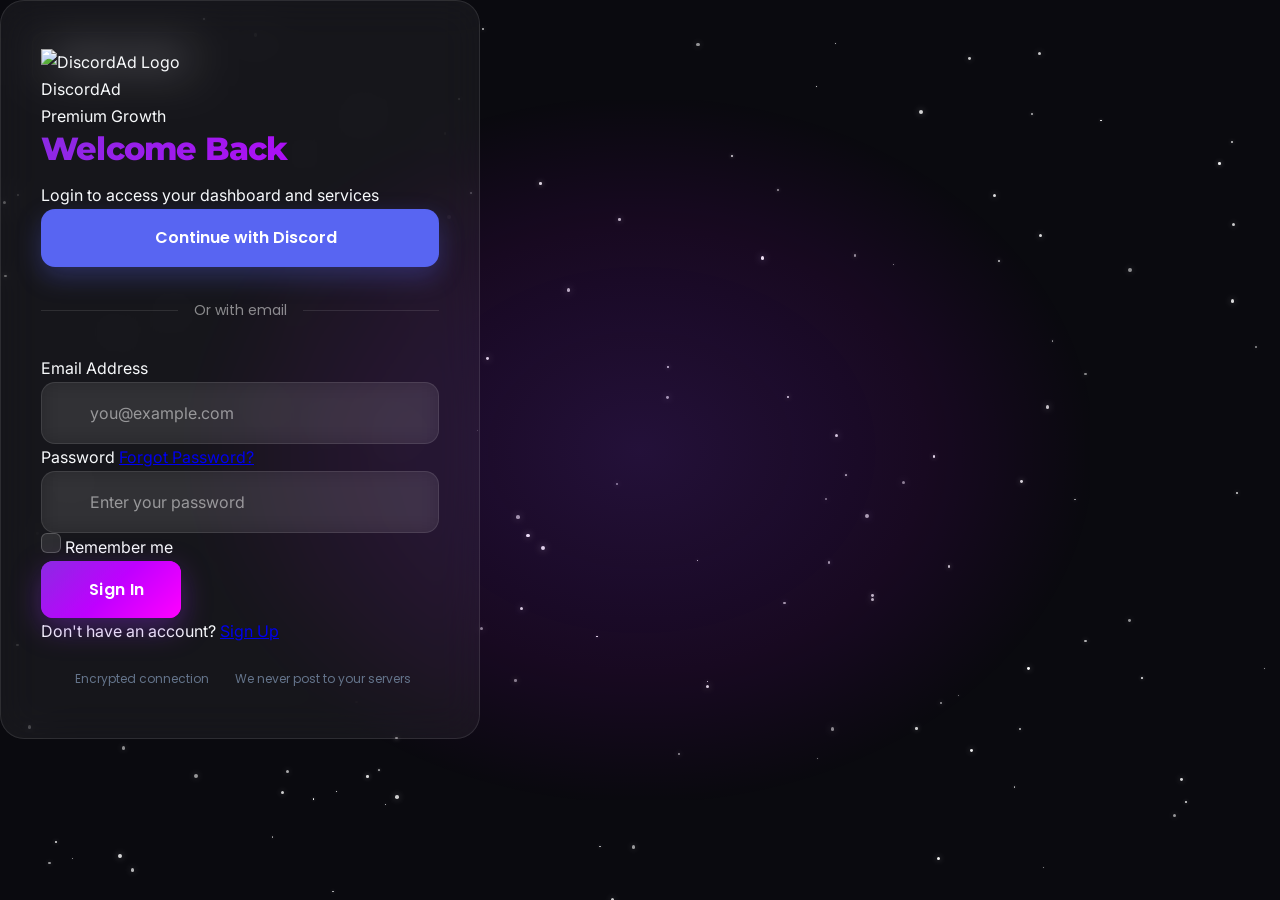
==== login/index.html @ 7ec20dc2 "Add files via upload" ====
<!DOCTYPE html><html lang="en" class="scroll-smooth"><head>
    <!-- Character Encoding & Viewport -->
    <meta charset="utf-8">
    <meta name="robots" content="noindex, follow">
    <meta name="viewport" content="width=device-width, initial-scale=1.0, maximum-scale=5.0">
    <meta http-equiv="X-UA-Compatible" content="IE=edge">
    
    <!-- Primary Meta Tags for Maximum SEO -->
    <title>Login | DiscordAd - Premium Discord Growth Services</title>
    <meta name="description" content="Login to your DiscordAd account to access premium Discord growth services. Buy real members, server boosts, and Nitro with instant delivery.">
    <meta name="keywords" content="discord login, discordad account, discord growth services, buy discord members, server boosts, discord nitro">
    <meta name="author" content="DiscordAd - Discord Growth Experts">
    
    <!-- Canonical URL & Alternate URLs -->
    <link rel="canonical" href="https://discordad.com/login">
    <link rel="alternate" hreflang="x-default" href="https://discordad.com/login">
    <link rel="alternate" hreflang="en" href="https://discordad.com/login">
    
    <!-- Open Graph / Social Media Meta Tags -->
    <meta property="og:title" content="Login | DiscordAd - Premium Discord Growth Services">
    <meta property="og:description" content="Login to your DiscordAd account to access premium Discord growth services. Buy real members, server boosts, and Nitro with instant delivery.">
    <meta property="og:url" content="https://discordad.com/login">
    <meta property="og:type" content="website">
    <meta property="og:image" content="images/social-preview.gif">
    <meta property="og:image:width" content="1200">
    <meta property="og:image:height" content="630">
    <meta property="og:image:alt" content="DiscordAd Login">
    <meta property="og:site_name" content="DiscordAd">
    <meta property="og:locale" content="en_US">
    
    <!-- Twitter Card -->
    <meta name="twitter:card" content="summary_large_image">

    <meta name="twitter:site" content="@discordad_">
    <meta name="twitter:creator" content="@discordad_">

    <meta name="twitter:title" content="Login | DiscordAd - Premium Discord Growth">
    <meta name="twitter:description" content="Login to your DiscordAd account to access premium Discord growth services.">
    <meta name="twitter:image" content="images/social-preview.gif">
    <meta name="twitter:image:alt" content="DiscordAd Login">
    
    <!-- Favicon & App Icons -->
    <link rel="apple-touch-icon" sizes="180x180" href="images/apple-touch-icon.png">
    <link rel="icon" type="image/png" sizes="32x32" href="images/favicon-32x32.png">
    <link rel="icon" type="image/png" sizes="192x192" href="images/android-chrome-192x192.png">
    <link rel="icon" type="image/png" sizes="512x512" href="images/android-chrome-512x512.png">
    <link rel="shortcut icon" href="images/favicon.ico">
    <link rel="icon" type="image/png" sizes="16x16" href="images/favicon-16x16.png">
    <link rel="manifest" href="site.webmanifest">
    <meta name="theme-color" content="#8a2be2">
    <meta name="msapplication-TileColor" content="#8a2be2">
    
    <!-- Google Fonts -->
    <link href="https://fonts.googleapis.com/css2?family=Poppins:wght@300;400;500;600;700;800&amp;family=Montserrat:wght@700;800;900&amp;family=Inter:wght@400;500;600;700&amp;display=swap" rel="stylesheet">
    <link rel="stylesheet" href="css/all.min.css">
    
    <!-- Tailwind CSS -->
    <link rel="stylesheet" href="css/tw.css">
    
    <!-- Custom CSS -->
    <style>
        :root {
            --primary: #8a2be2;
            --primary-dark: #5b21b6;
            --accent: #ff00ff;
            --accent-light: #ff66ff;
            --neon-blue: #00ffff;
            --neon-purple: #bf00ff;
            --neon-green: #00ff9d;
            --dark: #0a0a0f;
            --darker: #050508;
            --light: #f8fafc;
            --gradient-purple: linear-gradient(135deg, #8a2be2 0%, #5b21b6 50%, #7c3aed 100%);
            --gradient-neon: linear-gradient(135deg, #8a2be2 0%, #bf00ff 50%, #ff00ff 100%);
            --gradient-rainbow: linear-gradient(135deg, #8a2be2 0%, #ff00ff 25%, #00ffff 50%, #00ff9d 75%, #8a2be2 100%);
        }
        
        * {
            margin: 0;
            padding: 0;
            box-sizing: border-box;
        }
        
        html {
            scroll-behavior: smooth;
            -webkit-text-size-adjust: 100%;
            background: var(--dark);
        }
        
        body {
            font-family: 'Inter', -apple-system, BlinkMacSystemFont, 'Segoe UI', sans-serif;
            background: transparent;
            color: var(--light);
            overflow-x: hidden;
            line-height: 1.7;
            position: relative;
            min-height: 100vh;
        }
        
        /* Space background stars ONLY */
        /* Fixed starfield backdrop. There was no rule for the container at all,
           only for its .star children, so the stars were laid out against the
           document instead of sitting behind the page. */
        #space-background {
            position: fixed;
            inset: 0;
            width: 100%;
            height: 100%;
            z-index: -1;
            overflow: hidden;
            pointer-events: none;
        }

        #space-background .star {
            position: absolute;
            border-radius: 50%;
            animation: star-twinkle 3s ease-in-out infinite alternate;
            box-shadow: 0 0 3px rgba(255, 255, 255, 0.5);
        }

        @keyframes star-twinkle {
            0% { 
                opacity: 0.3;
                transform: scale(1);
                box-shadow: 0 0 3px rgba(255, 255, 255, 0.3);
            }
            50% { 
                opacity: 0.7;
                box-shadow: 0 0 6px rgba(255, 255, 255, 0.6);
            }
            100% { 
                opacity: 1;
                transform: scale(1.1);
                box-shadow: 0 0 10px rgba(255, 255, 255, 0.8);
            }
        }
        
        
        /* Custom Container */
        .container {
            width: 100%;
            max-width: 1280px;
            margin: 0 auto;
            padding: 0 1.5rem;
        }
        
        /* Typography */
        h1, h2, h3, h4, h5, h6 {
            font-family: 'Montserrat', sans-serif;
            font-weight: 800;
            line-height: 1.1;
            margin-bottom: 1rem;
            letter-spacing: -0.025em;
        }
        
        .gradient-text {
            background: var(--gradient-neon);
            -webkit-background-clip: text;
            background-clip: text;
            color: transparent;
            background-size: 200% auto;
            animation: gradient-x 3s ease infinite;
        }
        
        /* Buttons */
        .btn {
            display: inline-flex;
            align-items: center;
            justify-content: center;
            gap: 0.75rem;
            padding: 1rem 2.25rem;
            border-radius: 12px;
            font-family: 'Poppins', sans-serif;
            font-weight: 600;
            font-size: 1rem;
            text-decoration: none;
            transition: all 0.4s cubic-bezier(0.4, 0, 0.2, 1);
            border: none;
            cursor: pointer;
            position: relative;
            overflow: hidden;
            z-index: 1;
            letter-spacing: 0.025em;
        }
        
        .btn::before {
            content: '';
            position: absolute;
            top: 0;
            left: 0;
            width: 100%;
            height: 100%;
            background: inherit;
            z-index: -1;
            transition: transform 0.4s cubic-bezier(0.4, 0, 0.2, 1);
        }
        
        .btn:hover {
            transform: translateY(-3px) scale(1.05);
            box-shadow: 0 20px 40px rgba(138, 43, 226, 0.6);
        }
        
        .btn-primary {
            background: var(--gradient-neon);
            color: white;
            box-shadow: 0 10px 30px rgba(138, 43, 226, 0.4);
        }
        
        .btn-secondary {
            background: transparent;
            color: #e2e8f0;
            border: 2px solid rgba(138, 43, 226, 0.5);
            backdrop-filter: blur(10px);
        }
        
        .btn-secondary:hover {
            background: rgba(138, 43, 226, 0.1);
            border-color: var(--primary);
        }
        
        /* Cards */
        .card {
            background: rgba(255, 255, 255, 0.05);
            backdrop-filter: blur(20px);
            border-radius: 24px;
            border: 1px solid rgba(255, 255, 255, 0.1);
            padding: 3rem 2.5rem;
            transition: all 0.4s cubic-bezier(0.4, 0, 0.2, 1);
            position: relative;
            overflow: hidden;
            width: 100%;
            max-width: 480px;
            z-index: 10;
        }
        
        .card::before {
            content: '';
            position: absolute;
            top: 0;
            left: 0;
            width: 100%;
            height: 100%;
            background: linear-gradient(135deg, rgba(138, 43, 226, 0.1), rgba(255, 0, 255, 0.05));
            z-index: -1;
            opacity: 0;
            transition: opacity 0.4s ease;
        }
        
        .card:hover {
            border-color: rgba(138, 43, 226, 0.3);
            box-shadow: 0 20px 40px rgba(0, 0, 0, 0.2), 0 0 60px rgba(138, 43, 226, 0.2);
            animation: none;
        }
        
        .card:hover::before {
            opacity: 1;
        }
        
        /* Form Inputs */
        .form-input {
            width: 100%;
            padding: 1.25rem 1.5rem;
            background: rgba(255, 255, 255, 0.07);
            border: 1.5px solid rgba(255, 255, 255, 0.1);
            border-radius: 14px;
            color: white;
            font-family: 'Inter', sans-serif;
            font-size: 1rem;
            transition: all 0.3s ease;
            backdrop-filter: blur(10px);
        }
        
        .form-input:focus {
            outline: none;
            border-color: rgba(138, 43, 226, 0.5);
            box-shadow: 0 0 0 3px rgba(138, 43, 226, 0.1), 0 0 20px rgba(138, 43, 226, 0.2);
            background: rgba(255, 255, 255, 0.1);
        }
        
        .form-input::placeholder {
            color: rgba(255, 255, 255, 0.5);
        }
        
        /* Checkbox */
        .form-checkbox {
            -webkit-appearance: none;
            appearance: none;
            flex-shrink: 0;
            width: 20px;
            height: 20px;
            border-radius: 6px;
            background: rgba(255, 255, 255, 0.1);
            border: 1.5px solid rgba(255, 255, 255, 0.2);
            transition: all 0.3s ease;
            cursor: pointer;
            position: relative;
        }
        
        .form-checkbox:checked {
            background: var(--gradient-neon);
            border-color: transparent;
        }
        
        .form-checkbox:checked::after {
            content: '\2713';
            position: absolute;
            top: 50%;
            left: 50%;
            transform: translate(-50%, -50%);
            color: white;
            font-size: 12px;
            font-weight: bold;
        }
        
        /* Divider */
        .divider {
            display: flex;
            align-items: center;
            text-align: center;
            margin: 2rem 0;
        }
        
        .divider::before,
        .divider::after {
            content: '';
            flex: 1;
            border-bottom: 1px solid rgba(255, 255, 255, 0.1);
        }
        
        .divider span {
            padding: 0 1rem;
            color: rgba(255, 255, 255, 0.5);
            font-size: 0.875rem;
            font-family: 'Poppins', sans-serif;
        }
        
        /* Flash Messages */
        .flash-message {
            position: fixed;
            top: 1.5rem;
            right: 1.5rem;
            z-index: 1001;
            padding: 1rem 1.5rem;
            border-radius: 12px;
            display: flex;
            align-items: center;
            gap: 0.75rem;
            animation: slide-in 0.5s ease-out;
            backdrop-filter: blur(20px);
            border: 1px solid rgba(255, 255, 255, 0.1);
            max-width: 400px;
            box-shadow: 0 10px 30px rgba(0, 0, 0, 0.2);
        }
        
        .flash-error {
            background: rgba(239, 68, 68, 0.15);
            border-color: rgba(239, 68, 68, 0.3);
            color: #fecaca;
        }
        
        .flash-success {
            background: rgba(16, 185, 129, 0.15);
            border-color: rgba(16, 185, 129, 0.3);
            color: #a7f3d0;
        }
        
        /* Back Button */
        .back-btn {
            position: absolute;
            top: 2rem;
            left: 2rem;
            display: flex;
            align-items: center;
            gap: 0.5rem;
            padding: 0.75rem 1.5rem;
            background: rgba(255, 255, 255, 0.05);
            border: 1px solid rgba(255, 255, 255, 0.1);
            border-radius: 12px;
            color: rgba(255, 255, 255, 0.8);
            font-family: 'Poppins', sans-serif;
            font-weight: 500;
            text-decoration: none;
            transition: all 0.3s ease;
            backdrop-filter: blur(10px);
            z-index: 10;
        }
        
        .back-btn:hover {
            background: rgba(138, 43, 226, 0.1);
            border-color: rgba(138, 43, 226, 0.3);
            color: white;
            transform: translateX(-3px);
            box-shadow: 0 10px 20px rgba(0, 0, 0, 0.2);
        }
        
        /* Animations */
        @keyframes slide-in {
            0% {
                transform: translateX(100%);
                opacity: 0;
            }
            100% {
                transform: translateX(0);
                opacity: 1;
            }
        }
        
        /* Custom Scrollbar */
        ::-webkit-scrollbar {
            width: 12px;
        }
        
        ::-webkit-scrollbar-track {
            background: var(--darker);
        }
        
        ::-webkit-scrollbar-thumb {
            background: var(--gradient-neon);
            border-radius: 6px;
        }
        
        ::-webkit-scrollbar-thumb:hover {
            background: var(--gradient-rainbow);
        }
        
        /* Responsive */
        @media (max-width: 768px) {
            .container {
                padding: 0 1rem;
            }
            
            .card {
                padding: 2rem 1.5rem;
                margin: 0 1rem;
            }
            
            .back-btn {
                top: 1rem;
                left: 1rem;
                padding: 0.5rem 1rem;
            }
        }

        /* ---- Auth polish (shared across the auth pages) ---- */

        /* Soft purple bloom behind the card */
        .auth-glow {
            position: fixed;
            top: 50%;
            left: 50%;
            transform: translate(-50%, -50%);
            width: min(900px, 120vw);
            height: min(700px, 90vh);
            background: radial-gradient(ellipse at center,
                rgba(138, 43, 226, 0.20) 0%,
                rgba(191, 0, 255, 0.08) 45%,
                transparent 72%);
            pointer-events: none;
            z-index: -1;
        }

        /* Visible keyboard focus everywhere */
        a:focus-visible,
        button:focus-visible,
        input:focus-visible,
        .btn:focus-visible {
            outline: 2px solid var(--neon-purple);
            outline-offset: 3px;
        }

        /* Input with a leading icon + optional trailing action */
        .field {
            position: relative;
        }

        .field .field-icon {
            position: absolute;
            left: 1.15rem;
            top: 50%;
            transform: translateY(-50%);
            color: #64748b;
            pointer-events: none;
            transition: color 0.25s ease;
            font-size: 0.95rem;
        }

        .field .form-input {
            padding-left: 3rem;
        }

        .field .form-input:focus ~ .field-icon {
            color: #a78bfa;
        }

        .field-toggle {
            position: absolute;
            right: 0.6rem;
            top: 50%;
            transform: translateY(-50%);
            width: 2.25rem;
            height: 2.25rem;
            display: flex;
            align-items: center;
            justify-content: center;
            background: transparent;
            border: none;
            border-radius: 8px;
            color: #64748b;
            cursor: pointer;
            transition: color 0.25s ease, background 0.25s ease;
        }

        .field-toggle:hover {
            color: #e2e8f0;
            background: rgba(255, 255, 255, 0.06);
        }

        .field .form-input[type="password"],
        .field .form-input.has-toggle {
            padding-right: 3.25rem;
        }

        /* Password strength meter (signup / reset) */
        .pw-meter {
            display: flex;
            gap: 0.35rem;
            margin-top: 0.6rem;
        }

        .pw-meter span {
            flex: 1;
            height: 4px;
            border-radius: 2px;
            background: rgba(255, 255, 255, 0.1);
            transition: background 0.3s ease;
        }

        .pw-meter.s1 span:nth-child(1) { background: #ef4444; }
        .pw-meter.s2 span:nth-child(-n+2) { background: #f59e0b; }
        .pw-meter.s3 span:nth-child(-n+3) { background: #10b981; }
        .pw-meter.s4 span { background: #10b981; }

        .pw-hint {
            margin-top: 0.4rem;
            font-size: 0.75rem;
            color: #64748b;
            font-family: 'Poppins', sans-serif;
            min-height: 1rem;
        }

        /* Submit button loading state */
        .btn-spinner {
            display: none;
            width: 18px;
            height: 18px;
            border: 2px solid rgba(255, 255, 255, 0.35);
            border-top-color: white;
            border-radius: 50%;
            animation: auth-spin 0.7s linear infinite;
        }

        @keyframes auth-spin {
            to { transform: rotate(360deg); }
        }

        .btn.loading {
            opacity: 0.85;
            pointer-events: none;
        }

        .btn.loading .btn-spinner { display: inline-block; }
        .btn.loading .btn-label-icon { display: none; }

        /* Trust strip under the card */
        .auth-trust {
            display: flex;
            flex-wrap: wrap;
            align-items: center;
            justify-content: center;
            gap: 0.4rem 1.25rem;
            margin-top: 1.5rem;
            color: #64748b;
            font-size: 0.75rem;
            font-family: 'Poppins', sans-serif;
        }

        .auth-trust span {
            display: inline-flex;
            align-items: center;
            gap: 0.4rem;
        }

        .auth-trust i { color: #a78bfa; }

        /* Flash toasts fade out rather than vanish */
        .flash-message {
            transition: opacity 0.4s ease, transform 0.4s ease;
        }

        .flash-message.dismissed {
            opacity: 0;
            transform: translateX(24px);
        }

        @media (max-width: 640px) {
            .flash-message {
                left: 1rem;
                right: 1rem;
                max-width: none;
            }
        }

        @media (prefers-reduced-motion: reduce) {
            *,
            *::before,
            *::after {
                animation-duration: 0.001ms !important;
                animation-iteration-count: 1 !important;
                transition-duration: 0.001ms !important;
                scroll-behavior: auto !important;
            }
        }


        /* Discord OAuth button (leads the auth cards) */
        .discord-btn {
            display: flex;
            align-items: center;
            justify-content: center;
            gap: 0.75rem;
            width: 100%;
            padding: 0.9rem 1.25rem;
            margin-bottom: 0.25rem;
            border-radius: 14px;
            background: #5865F2;
            color: #fff;
            font-family: 'Poppins', sans-serif;
            font-weight: 600;
            font-size: 1rem;
            text-decoration: none;
            border: 1px solid rgba(88, 101, 242, 0.6);
            box-shadow: 0 10px 26px rgba(88, 101, 242, 0.3);
            transition: background 0.25s ease, transform 0.25s ease, box-shadow 0.25s ease;
        }

        .discord-btn:hover {
            background: #4752C4;
            transform: translateY(-2px);
            box-shadow: 0 16px 34px rgba(88, 101, 242, 0.42);
        }

        .discord-btn:active {
            transform: translateY(0);
        }

    </style>
</head>
<body class="font-sans">
    <!-- Background Elements -->
    <div id="space-background"><div class="star" style="width: 3.02256px; height: 3.02256px; left: 47.303%; top: 30.8594%; animation-duration: 2.34782s; animation-delay: 0.794852s; background-color: rgba(255, 255, 255, 0.82); border-radius: 50%; position: absolute; box-shadow: rgba(255, 255, 255, 0.408) 0px 0px 6.04511px;"></div><div class="star" style="width: 2.16841px; height: 2.16841px; left: 5.01161%; top: 22.5878%; animation-duration: 3.23253s; animation-delay: 0.880815s; background-color: rgba(255, 255, 255, 0.592); border-radius: 50%; position: absolute; box-shadow: rgba(255, 255, 255, 0.294) 0px 0px 4.33683px;"></div><div class="star" style="width: 2.12108px; height: 2.12108px; left: 77.6303%; top: 90.8561%; animation-duration: 1.64358s; animation-delay: 0.732901s; background-color: rgba(255, 255, 255, 0.74); border-radius: 50%; position: absolute; box-shadow: rgba(255, 255, 255, 0.373) 0px 0px 4.24217px;"></div><div class="star" style="width: 2.22751px; height: 2.22751px; left: 58.7887%; top: 51.9831%; animation-duration: 2.81524s; animation-delay: 0.983993s; background-color: rgba(255, 255, 255, 0.937); border-radius: 50%; position: absolute; box-shadow: rgba(255, 255, 255, 0.47) 0px 0px 4.45502px;"></div><div class="star" style="width: 1.81336px; height: 1.81336px; left: 88.2519%; top: 31.9235%; animation-duration: 3.43162s; animation-delay: 1.95211s; background-color: rgba(255, 255, 255, 0.61); border-radius: 50%; position: absolute; box-shadow: rgba(255, 255, 255, 0.306) 0px 0px 3.62672px;"></div><div class="star" style="width: 2.41764px; height: 2.41764px; left: 52.9496%; top: 41.344%; animation-duration: 2.10047s; animation-delay: 1.33904s; background-color: rgba(255, 255, 255, 0.682); border-radius: 50%; position: absolute; box-shadow: rgba(255, 255, 255, 0.34) 0px 0px 4.83527px;"></div><div class="star" style="width: 3.60679px; height: 3.60679px; left: 39.4989%; top: 87.4084%; animation-duration: 2.47865s; animation-delay: 1.68049s; background-color: rgba(255, 255, 255, 0.84); border-radius: 50%; position: absolute; box-shadow: rgba(255, 255, 255, 0.42) 0px 0px 7.21358px;"></div><div class="star" style="width: 3.07833px; height: 3.07833px; left: 57.5445%; top: 3.55334%; animation-duration: 2.992s; animation-delay: 0.509491s; background-color: rgba(255, 255, 255, 0.58); border-radius: 50%; position: absolute; box-shadow: rgba(255, 255, 255, 0.29) 0px 0px 6.15667px;"></div><div class="star" style="width: 2.22789px; height: 2.22789px; left: 43.6445%; top: 91.7743%; animation-duration: 1.57173s; animation-delay: 1.68026s; background-color: rgba(255, 255, 255, 0.53); border-radius: 50%; position: absolute; box-shadow: rgba(255, 255, 255, 0.267) 0px 0px 4.45578px;"></div><div class="star" style="width: 3.2667px; height: 3.2667px; left: 15.364%; top: 76.3833%; animation-duration: 3.24245s; animation-delay: 1.284s; background-color: rgba(255, 255, 255, 0.608); border-radius: 50%; position: absolute; box-shadow: rgba(255, 255, 255, 0.306) 0px 0px 6.53341px;"></div><div class="star" style="width: 1.08379px; height: 1.08379px; left: 29.5503%; top: 53.5646%; animation-duration: 2.2845s; animation-delay: 0.190195s; background-color: rgba(255, 255, 255, 0.992); border-radius: 50%; position: absolute; box-shadow: rgba(255, 255, 255, 0.498) 0px 0px 2.16757px;"></div><div class="star" style="width: 3.27045px; height: 3.27045px; left: 47.802%; top: 98.3578%; animation-duration: 3.76222s; animation-delay: 1.05946s; background-color: rgba(255, 255, 255, 0.85); border-radius: 50%; position: absolute; box-shadow: rgba(255, 255, 255, 0.427) 0px 0px 6.54089px;"></div><div class="star" style="width: 2.30268px; height: 2.30268px; left: 84.8254%; top: 33.5814%; animation-duration: 3.69085s; animation-delay: 1.65351s; background-color: rgba(255, 255, 255, 0.94); border-radius: 50%; position: absolute; box-shadow: rgba(255, 255, 255, 0.47) 0px 0px 4.60536px;"></div><div class="star" style="width: 3.78588px; height: 3.78588px; left: 61.4209%; top: 30.3718%; animation-duration: 3.80525s; animation-delay: 1.20435s; background-color: rgba(255, 255, 255, 0.91); border-radius: 50%; position: absolute; box-shadow: rgba(255, 255, 255, 0.455) 0px 0px 7.57176px;"></div><div class="star" style="width: 2.35039px; height: 2.35039px; left: 51.4423%; top: 86.8266%; animation-duration: 1.76894s; animation-delay: 1.33397s; background-color: rgba(255, 255, 255, 0.867); border-radius: 50%; position: absolute; box-shadow: rgba(255, 255, 255, 0.435) 0px 0px 4.70079px;"></div><div class="star" style="width: 1.69406px; height: 1.69406px; left: 31.965%; top: 28.0265%; animation-duration: 2.10975s; animation-delay: 0.189068s; background-color: rgba(255, 255, 255, 0.525); border-radius: 50%; position: absolute; box-shadow: rgba(255, 255, 255, 0.263) 0px 0px 3.38811px;"></div><div class="star" style="width: 3.12327px; height: 3.12327px; left: 99.515%; top: 9.22296%; animation-duration: 2.20921s; animation-delay: 1.49407s; background-color: rgba(255, 255, 255, 0.62); border-radius: 50%; position: absolute; box-shadow: rgba(255, 255, 255, 0.31) 0px 0px 6.24654px;"></div><div class="star" style="width: 3.17519px; height: 3.17519px; left: 91.5349%; top: 71.4064%; animation-duration: 1.91946s; animation-delay: 0.12105s; background-color: rgba(255, 255, 255, 0.72); border-radius: 50%; position: absolute; box-shadow: rgba(255, 255, 255, 0.36) 0px 0px 6.35038px;"></div><div class="star" style="width: 2.00998px; height: 2.00998px; left: 75.0076%; top: 23.5038%; animation-duration: 3.53051s; animation-delay: 0.325709s; background-color: rgba(255, 255, 255, 0.66); border-radius: 50%; position: absolute; box-shadow: rgba(255, 255, 255, 0.33) 0px 0px 4.01997px;"></div><div class="star" style="width: 2.16877px; height: 2.16877px; left: 1.66881%; top: 53.931%; animation-duration: 3.80825s; animation-delay: 0.67804s; background-color: rgba(255, 255, 255, 0.7); border-radius: 50%; position: absolute; box-shadow: rgba(255, 255, 255, 0.35) 0px 0px 4.33754px;"></div><div class="star" style="width: 2.25942px; height: 2.25942px; left: 69.9271%; top: 54.0424%; animation-duration: 1.51562s; animation-delay: 1.26537s; background-color: rgba(255, 255, 255, 0.95); border-radius: 50%; position: absolute; box-shadow: rgba(255, 255, 255, 0.475) 0px 0px 4.51885px;"></div><div class="star" style="width: 3.41282px; height: 3.41282px; left: 38.6812%; top: 51.4278%; animation-duration: 3.33929s; animation-delay: 1.15532s; background-color: rgba(255, 255, 255, 0.945); border-radius: 50%; position: absolute; box-shadow: rgba(255, 255, 255, 0.47) 0px 0px 6.82563px;"></div><div class="star" style="width: 2.91805px; height: 2.91805px; left: 63.5025%; top: 60.1322%; animation-duration: 3.80159s; animation-delay: 1.90676s; background-color: rgba(255, 255, 255, 0.62); border-radius: 50%; position: absolute; box-shadow: rgba(255, 255, 255, 0.31) 0px 0px 5.8361px;"></div><div class="star" style="width: 2.72891px; height: 2.72891px; left: 37.0096%; top: 4.56866%; animation-duration: 2.98855s; animation-delay: 1.47614s; background-color: rgba(255, 255, 255, 0.706); border-radius: 50%; position: absolute; box-shadow: rgba(255, 255, 255, 0.353) 0px 0px 5.45782px;"></div><div class="star" style="width: 3.82812px; height: 3.82812px; left: 79.3321%; top: 62.6759%; animation-duration: 1.17388s; animation-delay: 1.44892s; background-color: rgb(255, 255, 255); border-radius: 50%; position: absolute; box-shadow: rgba(255, 255, 255, 0.498) 0px 0px 7.65624px;"></div><div class="star" style="width: 1.92754px; height: 1.92754px; left: 40.6987%; top: 30.1106%; animation-duration: 1.68776s; animation-delay: 0.232608s; background-color: rgba(255, 255, 255, 0.53); border-radius: 50%; position: absolute; box-shadow: rgba(255, 255, 255, 0.267) 0px 0px 3.85509px;"></div><div class="star" style="width: 2.73266px; height: 2.73266px; left: 16.569%; top: 68.8459%; animation-duration: 3.8103s; animation-delay: 1.19915s; background-color: rgba(255, 255, 255, 0.94); border-radius: 50%; position: absolute; box-shadow: rgba(255, 255, 255, 0.47) 0px 0px 5.46533px;"></div><div class="star" style="width: 2.42602px; height: 2.42602px; left: 88.8209%; top: 77.7612%; animation-duration: 1.09099s; animation-delay: 1.57726s; background-color: rgba(255, 255, 255, 0.54); border-radius: 50%; position: absolute; box-shadow: rgba(255, 255, 255, 0.27) 0px 0px 4.85205px;"></div><div class="star" style="width: 3.37531px; height: 3.37531px; left: 85.8879%; top: 66.7775%; animation-duration: 1.09649s; animation-delay: 1.08856s; background-color: rgba(255, 255, 255, 0.533); border-radius: 50%; position: absolute; box-shadow: rgba(255, 255, 255, 0.267) 0px 0px 6.75062px;"></div><div class="star" style="width: 1.58214px; height: 1.58214px; left: 74.3184%; top: 19.3803%; animation-duration: 2.52964s; animation-delay: 0.112289s; background-color: rgba(255, 255, 255, 0.784); border-radius: 50%; position: absolute; box-shadow: rgba(255, 255, 255, 0.392) 0px 0px 3.16429px;"></div><div class="star" style="width: 1.73111px; height: 1.73111px; left: 73.0782%; top: 90.9928%; animation-duration: 1.26319s; animation-delay: 0.461243s; background-color: rgba(255, 255, 255, 0.886); border-radius: 50%; position: absolute; box-shadow: rgba(255, 255, 255, 0.443) 0px 0px 3.46222px;"></div><div class="star" style="width: 1.42198px; height: 1.42198px; left: 96.8358%; top: 94.3088%; animation-duration: 3.95678s; animation-delay: 1.89901s; background-color: rgba(255, 255, 255, 0.88); border-radius: 50%; position: absolute; box-shadow: rgba(255, 255, 255, 0.44) 0px 0px 2.84396px;"></div><div class="star" style="width: 1.18253px; height: 1.18253px; left: 65.0035%; top: 23.3368%; animation-duration: 3.6978s; animation-delay: 0.514047s; background-color: rgba(255, 255, 255, 0.957); border-radius: 50%; position: absolute; box-shadow: rgba(255, 255, 255, 0.48) 0px 0px 2.36507px;"></div><div class="star" style="width: 3.84525px; height: 3.84525px; left: 3.87737%; top: 15.158%; animation-duration: 3.01667s; animation-delay: 0.143464s; background-color: rgba(255, 255, 255, 0.996); border-radius: 50%; position: absolute; box-shadow: rgba(255, 255, 255, 0.498) 0px 0px 7.69051px;"></div><div class="star" style="width: 1.53871px; height: 1.53871px; left: 16.1785%; top: 5.36452%; animation-duration: 1.77841s; animation-delay: 1.07199s; background-color: rgba(255, 255, 255, 0.894); border-radius: 50%; position: absolute; box-shadow: rgba(255, 255, 255, 0.447) 0px 0px 3.07741px;"></div><div class="star" style="width: 2.37298px; height: 2.37298px; left: 12.0646%; top: 34.3732%; animation-duration: 3.16934s; animation-delay: 1.90111s; background-color: rgba(255, 255, 255, 0.682); border-radius: 50%; position: absolute; box-shadow: rgba(255, 255, 255, 0.34) 0px 0px 4.74596px;"></div><div class="star" style="width: 2.6663px; height: 2.6663px; left: 63.7632%; top: 41.4378%; animation-duration: 2.02427s; animation-delay: 1.83843s; background-color: rgba(255, 255, 255, 0.733); border-radius: 50%; position: absolute; box-shadow: rgba(255, 255, 255, 0.37) 0px 0px 5.33261px;"></div><div class="star" style="width: 1.46081px; height: 1.46081px; left: 86.5211%; top: 2.85669%; animation-duration: 1.65449s; animation-delay: 0.866584s; background-color: rgba(255, 255, 255, 0.816); border-radius: 50%; position: absolute; box-shadow: rgba(255, 255, 255, 0.408) 0px 0px 2.92162px;"></div><div class="star" style="width: 3.50138px; height: 3.50138px; left: 36.6689%; top: 7.40075%; animation-duration: 2.73125s; animation-delay: 0.98105s; background-color: rgb(255, 255, 255); border-radius: 50%; position: absolute; box-shadow: rgba(255, 255, 255, 0.498) 0px 0px 7.00276px;"></div><div class="star" style="width: 2.89245px; height: 2.89245px; left: 0.133258%; top: 33.3489%; animation-duration: 3.33044s; animation-delay: 0.409799s; background-color: rgba(255, 255, 255, 0.933); border-radius: 50%; position: absolute; box-shadow: rgba(255, 255, 255, 0.467) 0px 0px 5.7849px;"></div><div class="star" style="width: 1.50879px; height: 1.50879px; left: 56.3388%; top: 35.1322%; animation-duration: 1.73745s; animation-delay: 0.00366765s; background-color: rgba(255, 255, 255, 0.796); border-radius: 50%; position: absolute; box-shadow: rgba(255, 255, 255, 0.4) 0px 0px 3.01758px;"></div><div class="star" style="width: 3.52496px; height: 3.52496px; left: 23.7153%; top: 98.2204%; animation-duration: 2.06518s; animation-delay: 0.156781s; background-color: rgba(255, 255, 255, 0.886); border-radius: 50%; position: absolute; box-shadow: rgba(255, 255, 255, 0.443) 0px 0px 7.04991px;"></div><div class="star" style="width: 1.30611px; height: 1.30611px; left: 58.159%; top: 97.8981%; animation-duration: 3.08066s; animation-delay: 0.0532633s; background-color: rgba(255, 255, 255, 0.663); border-radius: 50%; position: absolute; box-shadow: rgba(255, 255, 255, 0.333) 0px 0px 2.61223px;"></div><div class="star" style="width: 3.57745px; height: 3.57745px; left: 90.2557%; top: 70.0268%; animation-duration: 3.22009s; animation-delay: 1.58512s; background-color: rgba(255, 255, 255, 0.86); border-radius: 50%; position: absolute; box-shadow: rgba(255, 255, 255, 0.427) 0px 0px 7.1549px;"></div><div class="star" style="width: 3.10881px; height: 3.10881px; left: 24.1002%; top: 80.436%; animation-duration: 2.0064s; animation-delay: 1.3294s; background-color: rgba(255, 255, 255, 0.976); border-radius: 50%; position: absolute; box-shadow: rgba(255, 255, 255, 0.486) 0px 0px 6.21762px;"></div><div class="star" style="width: 2.76189px; height: 2.76189px; left: 65.3499%; top: 61.1164%; animation-duration: 2.80603s; animation-delay: 1.28042s; background-color: rgba(255, 255, 255, 0.647); border-radius: 50%; position: absolute; box-shadow: rgba(255, 255, 255, 0.32) 0px 0px 5.52377px;"></div><div class="star" style="width: 3.78234px; height: 3.78234px; left: 15.3533%; top: 28.501%; animation-duration: 1.05973s; animation-delay: 1.38191s; background-color: rgba(255, 255, 255, 0.773); border-radius: 50%; position: absolute; box-shadow: rgba(255, 255, 255, 0.384) 0px 0px 7.56468px;"></div><div class="star" style="width: 1.51728px; height: 1.51728px; left: 29.3717%; top: 95.6923%; animation-duration: 1.5783s; animation-delay: 0.023189s; background-color: rgba(255, 255, 255, 0.66); border-radius: 50%; position: absolute; box-shadow: rgba(255, 255, 255, 0.33) 0px 0px 3.03456px;"></div><div class="star" style="width: 3.94688px; height: 3.94688px; left: 38.4007%; top: 98.9873%; animation-duration: 1.79598s; animation-delay: 0.78618s; background-color: rgba(255, 255, 255, 0.627); border-radius: 50%; position: absolute; box-shadow: rgba(255, 255, 255, 0.314) 0px 0px 7.89376px;"></div><div class="star" style="width: 1.45235px; height: 1.45235px; left: 39.9884%; top: 55.4572%; animation-duration: 2.86793s; animation-delay: 0.0367943s; background-color: rgba(255, 255, 255, 0.96); border-radius: 50%; position: absolute; box-shadow: rgba(255, 255, 255, 0.482) 0px 0px 2.90469px;"></div><div class="star" style="width: 2.538px; height: 2.538px; left: 5.76856%; top: 62.7844%; animation-duration: 3.25219s; animation-delay: 1.24697s; background-color: rgba(255, 255, 255, 0.624); border-radius: 50%; position: absolute; box-shadow: rgba(255, 255, 255, 0.31) 0px 0px 5.076px;"></div><div class="star" style="width: 3.00706px; height: 3.00706px; left: 18.4334%; top: 1.54081%; animation-duration: 2.35274s; animation-delay: 1.52667s; background-color: rgba(255, 255, 255, 0.624); border-radius: 50%; position: absolute; box-shadow: rgba(255, 255, 255, 0.31) 0px 0px 6.01412px;"></div><div class="star" style="width: 1.77489px; height: 1.77489px; left: 91.3767%; top: 66.9016%; animation-duration: 2.8871s; animation-delay: 0.757144s; background-color: rgba(255, 255, 255, 0.663); border-radius: 50%; position: absolute; box-shadow: rgba(255, 255, 255, 0.33) 0px 0px 3.54979px;"></div><div class="star" style="width: 1.50854px; height: 1.50854px; left: 0.0105953%; top: 20.1651%; animation-duration: 1.08282s; animation-delay: 1.3963s; background-color: rgba(255, 255, 255, 0.627); border-radius: 50%; position: absolute; box-shadow: rgba(255, 255, 255, 0.314) 0px 0px 3.01707px;"></div><div class="star" style="width: 1.42138px; height: 1.42138px; left: 41.4021%; top: 55.6108%; animation-duration: 2.77108s; animation-delay: 1.14342s; background-color: rgba(255, 255, 255, 0.757); border-radius: 50%; position: absolute; box-shadow: rgba(255, 255, 255, 0.376) 0px 0px 2.84277px;"></div><div class="star" style="width: 3.038px; height: 3.038px; left: 6.18328%; top: 97.2107%; animation-duration: 3.93305s; animation-delay: 0.576044s; background-color: rgba(255, 255, 255, 0.808); border-radius: 50%; position: absolute; box-shadow: rgba(255, 255, 255, 0.404) 0px 0px 6.07599px;"></div><div class="star" style="width: 2.58591px; height: 2.58591px; left: 98.3664%; top: 4.22298%; animation-duration: 1.83291s; animation-delay: 0.479903s; background-color: rgba(255, 255, 255, 0.835); border-radius: 50%; position: absolute; box-shadow: rgba(255, 255, 255, 0.42) 0px 0px 5.17183px;"></div><div class="star" style="width: 2.68654px; height: 2.68654px; left: 15.0737%; top: 38.7345%; animation-duration: 2.15785s; animation-delay: 0.964282s; background-color: rgba(255, 255, 255, 0.667); border-radius: 50%; position: absolute; box-shadow: rgba(255, 255, 255, 0.333) 0px 0px 5.37309px;"></div><div class="star" style="width: 1.03965px; height: 1.03965px; left: 4.38988%; top: 67.6073%; animation-duration: 2.24979s; animation-delay: 0.9949s; background-color: rgba(255, 255, 255, 0.976); border-radius: 50%; position: absolute; box-shadow: rgba(255, 255, 255, 0.49) 0px 0px 2.07929px;"></div><div class="star" style="width: 1.20707px; height: 1.20707px; left: 68.2956%; top: 28.808%; animation-duration: 3.01999s; animation-delay: 1.31773s; background-color: rgba(255, 255, 255, 0.6); border-radius: 50%; position: absolute; box-shadow: rgba(255, 255, 255, 0.3) 0px 0px 2.41415px;"></div><div class="star" style="width: 1.13734px; height: 1.13734px; left: 1.68622%; top: 27.1158%; animation-duration: 3.64006s; animation-delay: 1.74494s; background-color: rgba(255, 255, 255, 0.73); border-radius: 50%; position: absolute; box-shadow: rgba(255, 255, 255, 0.365) 0px 0px 2.27467px;"></div><div class="star" style="width: 1.25302px; height: 1.25302px; left: 69.478%; top: 96.761%; animation-duration: 1.51021s; animation-delay: 1.89364s; background-color: rgba(255, 255, 255, 0.773); border-radius: 50%; position: absolute; box-shadow: rgba(255, 255, 255, 0.39) 0px 0px 2.50603px;"></div><div class="star" style="width: 3.95757px; height: 3.95757px; left: 87.2278%; top: 84.1011%; animation-duration: 3.04603s; animation-delay: 1.79437s; background-color: rgba(255, 255, 255, 0.83); border-radius: 50%; position: absolute; box-shadow: rgba(255, 255, 255, 0.416) 0px 0px 7.91514px;"></div><div class="star" style="width: 3.15034px; height: 3.15034px; left: 30.8041%; top: 33.5174%; animation-duration: 2.73872s; animation-delay: 0.19558s; background-color: rgba(255, 255, 255, 0.937); border-radius: 50%; position: absolute; box-shadow: rgba(255, 255, 255, 0.467) 0px 0px 6.30067px;"></div><div class="star" style="width: 1.70688px; height: 1.70688px; left: 56.2548%; top: 91.9645%; animation-duration: 1.48203s; animation-delay: 0.380148s; background-color: rgba(255, 255, 255, 0.72); border-radius: 50%; position: absolute; box-shadow: rgba(255, 255, 255, 0.36) 0px 0px 3.41376px;"></div><div class="star" style="width: 1.24743px; height: 1.24743px; left: 2.13488%; top: 53.9886%; animation-duration: 2.53218s; animation-delay: 0.0997941s; background-color: rgba(255, 255, 255, 0.996); border-radius: 50%; position: absolute; box-shadow: rgba(255, 255, 255, 0.498) 0px 0px 2.49486px;"></div><div class="star" style="width: 2.59732px; height: 2.59732px; left: 38.5284%; top: 28.0141%; animation-duration: 2.09877s; animation-delay: 0.72081s; background-color: rgba(255, 255, 255, 0.647); border-radius: 50%; position: absolute; box-shadow: rgba(255, 255, 255, 0.325) 0px 0px 5.19465px;"></div><div class="star" style="width: 1.66078px; height: 1.66078px; left: 85.2529%; top: 34.771%; animation-duration: 2.9961s; animation-delay: 1.01771s; background-color: rgba(255, 255, 255, 0.514); border-radius: 50%; position: absolute; box-shadow: rgba(255, 255, 255, 0.255) 0px 0px 3.32155px;"></div><div class="star" style="width: 2.70218px; height: 2.70218px; left: 37.7678%; top: 66.7387%; animation-duration: 3.09798s; animation-delay: 1.56508s; background-color: rgba(255, 255, 255, 0.914); border-radius: 50%; position: absolute; box-shadow: rgba(255, 255, 255, 0.455) 0px 0px 5.40435px;"></div><div class="star" style="width: 1.56236px; height: 1.56236px; left: 71.7751%; top: 31.9817%; animation-duration: 3.08286s; animation-delay: 0.205699s; background-color: rgba(255, 255, 255, 0.565); border-radius: 50%; position: absolute; box-shadow: rgba(255, 255, 255, 0.282) 0px 0px 3.12472px;"></div><div class="star" style="width: 2.85718px; height: 2.85718px; left: 41.9644%; top: 73.7622%; animation-duration: 3.05996s; animation-delay: 0.36164s; background-color: rgba(255, 255, 255, 0.73); border-radius: 50%; position: absolute; box-shadow: rgba(255, 255, 255, 0.365) 0px 0px 5.71436px;"></div><div class="star" style="width: 1.88269px; height: 1.88269px; left: 43.5717%; top: 48.5028%; animation-duration: 1.2059s; animation-delay: 0.179596s; background-color: rgba(255, 255, 255, 0.525); border-radius: 50%; position: absolute; box-shadow: rgba(255, 255, 255, 0.263) 0px 0px 3.76537px;"></div><div class="star" style="width: 2.80826px; height: 2.80826px; left: 81.6817%; top: 72.0506%; animation-duration: 2.93108s; animation-delay: 1.48752s; background-color: rgba(255, 255, 255, 0.682); border-radius: 50%; position: absolute; box-shadow: rgba(255, 255, 255, 0.34) 0px 0px 5.61652px;"></div><div class="star" style="width: 3.90257px; height: 3.90257px; left: 31.7365%; top: 23.0036%; animation-duration: 2.31658s; animation-delay: 1.19104s; background-color: rgba(255, 255, 255, 0.56); border-radius: 50%; position: absolute; box-shadow: rgba(255, 255, 255, 0.28) 0px 0px 7.80514px;"></div><div class="star" style="width: 3.78263px; height: 3.78263px; left: 30.2772%; top: 79.2501%; animation-duration: 3.55921s; animation-delay: 1.83329s; background-color: rgba(255, 255, 255, 0.765); border-radius: 50%; position: absolute; box-shadow: rgba(255, 255, 255, 0.384) 0px 0px 7.56526px;"></div><div class="star" style="width: 3.01938px; height: 3.01938px; left: 63.5797%; top: 5.45277%; animation-duration: 1.29592s; animation-delay: 0.799361s; background-color: rgba(255, 255, 255, 0.58); border-radius: 50%; position: absolute; box-shadow: rgba(255, 255, 255, 0.29) 0px 0px 6.03876px;"></div><div class="star" style="width: 3.18829px; height: 3.18829px; left: 50.952%; top: 82.0149%; animation-duration: 2.74633s; animation-delay: 0.705708s; background-color: rgba(255, 255, 255, 0.973); border-radius: 50%; position: absolute; box-shadow: rgba(255, 255, 255, 0.486) 0px 0px 6.37658px;"></div><div class="star" style="width: 2.88391px; height: 2.88391px; left: 52.7649%; top: 64.4817%; animation-duration: 3.36904s; animation-delay: 1.72181s; background-color: rgba(255, 255, 255, 0.61); border-radius: 50%; position: absolute; box-shadow: rgba(255, 255, 255, 0.306) 0px 0px 5.76782px;"></div><div class="star" style="width: 2.05569px; height: 2.05569px; left: 38.5118%; top: 28.1058%; animation-duration: 2.90332s; animation-delay: 0.914704s; background-color: rgba(255, 255, 255, 0.62); border-radius: 50%; position: absolute; box-shadow: rgba(255, 255, 255, 0.31) 0px 0px 4.11139px;"></div><div class="star" style="width: 3.34609px; height: 3.34609px; left: 3.97925%; top: 32.8611%; animation-duration: 3.76501s; animation-delay: 0.888054s; background-color: rgba(255, 255, 255, 0.753); border-radius: 50%; position: absolute; box-shadow: rgba(255, 255, 255, 0.376) 0px 0px 6.69217px;"></div><div class="star" style="width: 1.64897px; height: 1.64897px; left: 15.943%; top: 63.8922%; animation-duration: 2.88911s; animation-delay: 1.60264s; background-color: rgba(255, 255, 255, 0.875); border-radius: 50%; position: absolute; box-shadow: rgba(255, 255, 255, 0.435) 0px 0px 3.29794px;"></div><div class="star" style="width: 2.80312px; height: 2.80312px; left: 21.8956%; top: 25.5428%; animation-duration: 1.99849s; animation-delay: 0.00671168s; background-color: rgba(255, 255, 255, 0.824); border-radius: 50%; position: absolute; box-shadow: rgba(255, 255, 255, 0.41) 0px 0px 5.60624px;"></div><div class="star" style="width: 2.72712px; height: 2.72712px; left: 66.1607%; top: 55.8912%; animation-duration: 3.06374s; animation-delay: 0.794295s; background-color: rgba(255, 255, 255, 0.51); border-radius: 50%; position: absolute; box-shadow: rgba(255, 255, 255, 0.255) 0px 0px 5.45424px;"></div><div class="star" style="width: 3.70814px; height: 3.70814px; left: 9.11962%; top: 2.03658%; animation-duration: 1.81073s; animation-delay: 0.587659s; background-color: rgba(255, 255, 255, 0.667); border-radius: 50%; position: absolute; box-shadow: rgba(255, 255, 255, 0.333) 0px 0px 7.41627px;"></div><div class="star" style="width: 1.30156px; height: 1.30156px; left: 36.961%; top: 36.1795%; animation-duration: 3.63835s; animation-delay: 1.88498s; background-color: rgba(255, 255, 255, 0.718); border-radius: 50%; position: absolute; box-shadow: rgba(255, 255, 255, 0.357) 0px 0px 2.60312px;"></div><div class="star" style="width: 3.93882px; height: 3.93882px; left: 26.5604%; top: 55.4121%; animation-duration: 1.40958s; animation-delay: 1.26666s; background-color: rgba(255, 255, 255, 0.984); border-radius: 50%; position: absolute; box-shadow: rgba(255, 255, 255, 0.494) 0px 0px 7.87763px;"></div><div class="star" style="width: 3.74591px; height: 3.74591px; left: 58.978%; top: 67.6221%; animation-duration: 1.95158s; animation-delay: 0.18613s; background-color: rgba(255, 255, 255, 0.73); border-radius: 50%; position: absolute; box-shadow: rgba(255, 255, 255, 0.365) 0px 0px 7.49183px;"></div><div class="star" style="width: 2.33356px; height: 2.33356px; left: 23.4691%; top: 96.2562%; animation-duration: 3.90762s; animation-delay: 0.573249s; background-color: rgba(255, 255, 255, 0.698); border-radius: 50%; position: absolute; box-shadow: rgba(255, 255, 255, 0.35) 0px 0px 4.66712px;"></div><div class="star" style="width: 2.44346px; height: 2.44346px; left: 23.2813%; top: 61.9059%; animation-duration: 2.9856s; animation-delay: 0.996377s; background-color: rgba(255, 255, 255, 0.76); border-radius: 50%; position: absolute; box-shadow: rgba(255, 255, 255, 0.38) 0px 0px 4.88692px;"></div><div class="star" style="width: 1.23759px; height: 1.23759px; left: 88.6785%; top: 19.256%; animation-duration: 1.37781s; animation-delay: 1.17266s; background-color: rgba(255, 255, 255, 0.824); border-radius: 50%; position: absolute; box-shadow: rgba(255, 255, 255, 0.41) 0px 0px 2.47518px;"></div><div class="star" style="width: 3.27415px; height: 3.27415px; left: 29.483%; top: 2.17974%; animation-duration: 2.76702s; animation-delay: 0.037513s; background-color: rgba(255, 255, 255, 0.56); border-radius: 50%; position: absolute; box-shadow: rgba(255, 255, 255, 0.28) 0px 0px 6.5483px;"></div><div class="star" style="width: 1.04452px; height: 1.04452px; left: 31.0537%; top: 60.8891%; animation-duration: 1.10539s; animation-delay: 1.86046s; background-color: rgba(255, 255, 255, 0.706); border-radius: 50%; position: absolute; box-shadow: rgba(255, 255, 255, 0.353) 0px 0px 2.08904px;"></div><div class="star" style="width: 3.47947px; height: 3.47947px; left: 76.9705%; top: 52.8505%; animation-duration: 3.80487s; animation-delay: 0.846519s; background-color: rgba(255, 255, 255, 0.7); border-radius: 50%; position: absolute; box-shadow: rgba(255, 255, 255, 0.353) 0px 0px 6.95894px;"></div><div class="star" style="width: 2.60302px; height: 2.60302px; left: 28.5263%; top: 13.3724%; animation-duration: 2.66174s; animation-delay: 0.0875303s; background-color: rgba(255, 255, 255, 0.8); border-radius: 50%; position: absolute; box-shadow: rgba(255, 255, 255, 0.4) 0px 0px 5.20604px;"></div><div class="star" style="width: 1.26518px; height: 1.26518px; left: 54.8398%; top: 25.8601%; animation-duration: 2.30315s; animation-delay: 0.953117s; background-color: rgba(255, 255, 255, 0.796); border-radius: 50%; position: absolute; box-shadow: rgba(255, 255, 255, 0.4) 0px 0px 2.53037px;"></div><div class="star" style="width: 3.30783px; height: 3.30783px; left: 65.7886%; top: 60.6274%; animation-duration: 2.04585s; animation-delay: 1.82941s; background-color: rgba(255, 255, 255, 0.52); border-radius: 50%; position: absolute; box-shadow: rgba(255, 255, 255, 0.263) 0px 0px 6.61567px;"></div><div class="star" style="width: 1.89453px; height: 1.89453px; left: 56.8415%; top: 20.0075%; animation-duration: 1.71978s; animation-delay: 1.05417s; background-color: rgba(255, 255, 255, 0.714); border-radius: 50%; position: absolute; box-shadow: rgba(255, 255, 255, 0.357) 0px 0px 3.78906px;"></div><div class="star" style="width: 1.93204px; height: 1.93204px; left: 96.9553%; top: 1.13718%; animation-duration: 3.37038s; animation-delay: 0.0608546s; background-color: rgba(255, 255, 255, 0.706); border-radius: 50%; position: absolute; box-shadow: rgba(255, 255, 255, 0.353) 0px 0px 3.86409px;"></div><div class="star" style="width: 2.92485px; height: 2.92485px; left: 45.3739%; top: 59.681%; animation-duration: 2.36995s; animation-delay: 1.31737s; background-color: rgba(255, 255, 255, 0.686); border-radius: 50%; position: absolute; box-shadow: rgba(255, 255, 255, 0.345) 0px 0px 5.84971px;"></div><div class="star" style="width: 3.58694px; height: 3.58694px; left: 24.967%; top: 48.6409%; animation-duration: 1.02015s; animation-delay: 1.87747s; background-color: rgba(255, 255, 255, 0.74); border-radius: 50%; position: absolute; box-shadow: rgba(255, 255, 255, 0.37) 0px 0px 7.17389px;"></div><div class="star" style="width: 1.09947px; height: 1.09947px; left: 68.5126%; top: 30.9134%; animation-duration: 2.34991s; animation-delay: 1.99181s; background-color: rgba(255, 255, 255, 0.96); border-radius: 50%; position: absolute; box-shadow: rgba(255, 255, 255, 0.482) 0px 0px 2.19895px;"></div><div class="star" style="width: 3.4442px; height: 3.4442px; left: 24.3081%; top: 79.9265%; animation-duration: 1.73664s; animation-delay: 0.789129s; background-color: rgba(255, 255, 255, 0.725); border-radius: 50%; position: absolute; box-shadow: rgba(255, 255, 255, 0.365) 0px 0px 6.88839px;"></div><div class="star" style="width: 2.31766px; height: 2.31766px; left: 92.6568%; top: 38.8126%; animation-duration: 2.24376s; animation-delay: 1.72747s; background-color: rgba(255, 255, 255, 0.604); border-radius: 50%; position: absolute; box-shadow: rgba(255, 255, 255, 0.3) 0px 0px 4.63532px;"></div><div class="star" style="width: 2.11037px; height: 2.11037px; left: 19.5323%; top: 28.7862%; animation-duration: 1.78679s; animation-delay: 1.29726s; background-color: rgba(255, 255, 255, 0.85); border-radius: 50%; position: absolute; box-shadow: rgba(255, 255, 255, 0.427) 0px 0px 4.22073px;"></div><div class="star" style="width: 2.58593px; height: 2.58593px; left: 72.2377%; top: 77.8774%; animation-duration: 3.13314s; animation-delay: 0.12696s; background-color: rgba(255, 255, 255, 0.525); border-radius: 50%; position: absolute; box-shadow: rgba(255, 255, 255, 0.263) 0px 0px 5.17186px;"></div><div class="star" style="width: 1.33361px; height: 1.33361px; left: 52.5298%; top: 27.4407%; animation-duration: 1.98486s; animation-delay: 0.152364s; background-color: rgba(255, 255, 255, 0.725); border-radius: 50%; position: absolute; box-shadow: rgba(255, 255, 255, 0.365) 0px 0px 2.66722px;"></div><div class="star" style="width: 2.15028px; height: 2.15028px; left: 30.4233%; top: 44.3815%; animation-duration: 2.55039s; animation-delay: 0.160787s; background-color: rgba(255, 255, 255, 0.565); border-radius: 50%; position: absolute; box-shadow: rgba(255, 255, 255, 0.282) 0px 0px 4.30055px;"></div><div class="star" style="width: 3.72828px; height: 3.72828px; left: 15.6999%; top: 88.0979%; animation-duration: 1.89372s; animation-delay: 0.0454846s; background-color: rgba(255, 255, 255, 0.616); border-radius: 50%; position: absolute; box-shadow: rgba(255, 255, 255, 0.31) 0px 0px 7.45656px;"></div><div class="star" style="width: 1.68305px; height: 1.68305px; left: 76.3863%; top: 6.98633%; animation-duration: 1.40395s; animation-delay: 1.59383s; background-color: rgba(255, 255, 255, 0.745); border-radius: 50%; position: absolute; box-shadow: rgba(255, 255, 255, 0.373) 0px 0px 3.36611px;"></div><div class="star" style="width: 2.35248px; height: 2.35248px; left: 78.455%; top: 77.9789%; animation-duration: 1.86965s; animation-delay: 0.00650804s; background-color: rgba(255, 255, 255, 0.694); border-radius: 50%; position: absolute; box-shadow: rgba(255, 255, 255, 0.35) 0px 0px 4.70495px;"></div><div class="star" style="width: 1.52523px; height: 1.52523px; left: 88.1158%; top: 19.7371%; animation-duration: 3.13716s; animation-delay: 0.00182924s; background-color: rgba(255, 255, 255, 0.655); border-radius: 50%; position: absolute; box-shadow: rgba(255, 255, 255, 0.33) 0px 0px 3.05046px;"></div><div class="star" style="width: 1.53763px; height: 1.53763px; left: 29.3148%; top: 11.668%; animation-duration: 2.33364s; animation-delay: 0.325108s; background-color: rgba(255, 255, 255, 0.573); border-radius: 50%; position: absolute; box-shadow: rgba(255, 255, 255, 0.286) 0px 0px 3.07526px;"></div><div class="star" style="width: 3.79633px; height: 3.79633px; left: 60.265%; top: 82.0085%; animation-duration: 1.05984s; animation-delay: 1.05387s; background-color: rgba(255, 255, 255, 0.745); border-radius: 50%; position: absolute; box-shadow: rgba(255, 255, 255, 0.373) 0px 0px 7.59266px;"></div><div class="star" style="width: 1.94316px; height: 1.94316px; left: 20.1957%; top: 58.9573%; animation-duration: 2.39834s; animation-delay: 0.198633s; background-color: rgba(255, 255, 255, 0.79); border-radius: 50%; position: absolute; box-shadow: rgba(255, 255, 255, 0.396) 0px 0px 3.88632px;"></div><div class="star" style="width: 2.28769px; height: 2.28769px; left: 35.1544%; top: 9.60946%; animation-duration: 1.62186s; animation-delay: 1.76515s; background-color: rgba(255, 255, 255, 0.663); border-radius: 50%; position: absolute; box-shadow: rgba(255, 255, 255, 0.33) 0px 0px 4.57539px;"></div><div class="star" style="width: 2.72819px; height: 2.72819px; left: 31.351%; top: 16.0174%; animation-duration: 1.88687s; animation-delay: 1.71817s; background-color: rgba(255, 255, 255, 0.75); border-radius: 50%; position: absolute; box-shadow: rgba(255, 255, 255, 0.373) 0px 0px 5.45639px;"></div><div class="star" style="width: 1.22774px; height: 1.22774px; left: 80.2216%; top: 60.1705%; animation-duration: 3.73353s; animation-delay: 1.40428s; background-color: rgba(255, 255, 255, 0.643); border-radius: 50%; position: absolute; box-shadow: rgba(255, 255, 255, 0.32) 0px 0px 2.45549px;"></div><div class="star" style="width: 3.13406px; height: 3.13406px; left: 93.6539%; top: 29.9191%; animation-duration: 3.65905s; animation-delay: 0.222638s; background-color: rgba(255, 255, 255, 0.867); border-radius: 50%; position: absolute; box-shadow: rgba(255, 255, 255, 0.435) 0px 0px 6.26811px;"></div><div class="star" style="width: 3.76297px; height: 3.76297px; left: 19.3112%; top: 80.4937%; animation-duration: 1.77069s; animation-delay: 0.815529s; background-color: rgba(255, 255, 255, 0.67); border-radius: 50%; position: absolute; box-shadow: rgba(255, 255, 255, 0.333) 0px 0px 7.52594px;"></div><div class="star" style="width: 1.78952px; height: 1.78952px; left: 68.2336%; top: 0.759987%; animation-duration: 1.47687s; animation-delay: 0.673028s; background-color: rgba(255, 255, 255, 0.973); border-radius: 50%; position: absolute; box-shadow: rgba(255, 255, 255, 0.486) 0px 0px 3.57904px;"></div><div class="star" style="width: 2.62967px; height: 2.62967px; left: 2.16746%; top: 39.7899%; animation-duration: 3.21274s; animation-delay: 1.86809s; background-color: rgba(255, 255, 255, 0.72); border-radius: 50%; position: absolute; box-shadow: rgba(255, 255, 255, 0.36) 0px 0px 5.25933px;"></div><div class="star" style="width: 2.5653px; height: 2.5653px; left: 21.7114%; top: 39.2036%; animation-duration: 1.38646s; animation-delay: 0.681675s; background-color: rgba(255, 255, 255, 0.506); border-radius: 50%; position: absolute; box-shadow: rgba(255, 255, 255, 0.25) 0px 0px 5.13059px;"></div><div class="star" style="width: 1.9562px; height: 1.9562px; left: 9.17466%; top: 91.7533%; animation-duration: 3.53142s; animation-delay: 0.941562s; background-color: rgba(255, 255, 255, 0.64); border-radius: 50%; position: absolute; box-shadow: rgba(255, 255, 255, 0.32) 0px 0px 3.9124px;"></div><div class="star" style="width: 1.7224px; height: 1.7224px; left: 17.0255%; top: 32.706%; animation-duration: 1.18281s; animation-delay: 1.20904s; background-color: rgba(255, 255, 255, 0.51); border-radius: 50%; position: absolute; box-shadow: rgba(255, 255, 255, 0.255) 0px 0px 3.44479px;"></div><div class="star" style="width: 1.68963px; height: 1.68963px; left: 26.9882%; top: 64.3258%; animation-duration: 2.22778s; animation-delay: 1.95245s; background-color: rgba(255, 255, 255, 0.68); border-radius: 50%; position: absolute; box-shadow: rgba(255, 255, 255, 0.337) 0px 0px 3.37926px;"></div><div class="star" style="width: 1.94798px; height: 1.94798px; left: 7.14006%; top: 24.4145%; animation-duration: 3.80378s; animation-delay: 0.559045s; background-color: rgba(255, 255, 255, 0.506); border-radius: 50%; position: absolute; box-shadow: rgba(255, 255, 255, 0.255) 0px 0px 3.89596px;"></div><div class="star" style="width: 2.47149px; height: 2.47149px; left: 77.1172%; top: 93.4166%; animation-duration: 1.10924s; animation-delay: 0.848332s; background-color: rgba(255, 255, 255, 0.686); border-radius: 50%; position: absolute; box-shadow: rgba(255, 255, 255, 0.34) 0px 0px 4.94298px;"></div><div class="star" style="width: 2.84276px; height: 2.84276px; left: 97.0523%; top: 22.1199%; animation-duration: 2.79757s; animation-delay: 0.053894s; background-color: rgba(255, 255, 255, 0.918); border-radius: 50%; position: absolute; box-shadow: rgba(255, 255, 255, 0.46) 0px 0px 5.68553px;"></div><div class="star" style="width: 2.43386px; height: 2.43386px; left: 15.6075%; top: 31.4504%; animation-duration: 1.26281s; animation-delay: 1.63912s; background-color: rgba(255, 255, 255, 0.996); border-radius: 50%; position: absolute; box-shadow: rgba(255, 255, 255, 0.498) 0px 0px 4.86772px;"></div><div class="star" style="width: 1.24634px; height: 1.24634px; left: 6.33195%; top: 77.4315%; animation-duration: 3.94248s; animation-delay: 0.912316s; background-color: rgba(255, 255, 255, 0.573); border-radius: 50%; position: absolute; box-shadow: rgba(255, 255, 255, 0.286) 0px 0px 2.49268px;"></div><div class="star" style="width: 2.79557px; height: 2.79557px; left: 36.977%; top: 55.579%; animation-duration: 2.95816s; animation-delay: 1.08114s; background-color: rgba(255, 255, 255, 0.976); border-radius: 50%; position: absolute; box-shadow: rgba(255, 255, 255, 0.49) 0px 0px 5.59114px;"></div><div class="star" style="width: 1.74554px; height: 1.74554px; left: 68.7479%; top: 94.1843%; animation-duration: 2.79694s; animation-delay: 1.88754s; background-color: rgba(255, 255, 255, 0.647); border-radius: 50%; position: absolute; box-shadow: rgba(255, 255, 255, 0.32) 0px 0px 3.49109px;"></div><div class="star" style="width: 3.47119px; height: 3.47119px; left: 93.296%; top: 42.5208%; animation-duration: 2.76686s; animation-delay: 1.89551s; background-color: rgba(255, 255, 255, 0.675); border-radius: 50%; position: absolute; box-shadow: rgba(255, 255, 255, 0.337) 0px 0px 6.94237px;"></div><div class="star" style="width: 2.91711px; height: 2.91711px; left: 5.40837%; top: 59.0379%; animation-duration: 2.1387s; animation-delay: 1.15734s; background-color: rgba(255, 255, 255, 0.757); border-radius: 50%; position: absolute; box-shadow: rgba(255, 255, 255, 0.376) 0px 0px 5.83421px;"></div><div class="star" style="width: 2.63429px; height: 2.63429px; left: 21.7312%; top: 52.699%; animation-duration: 1.44171s; animation-delay: 0.955212s; background-color: rgba(255, 255, 255, 0.76); border-radius: 50%; position: absolute; box-shadow: rgba(255, 255, 255, 0.38) 0px 0px 5.26858px;"></div><div class="star" style="width: 3.17705px; height: 3.17705px; left: 75.612%; top: 40.4303%; animation-duration: 1.11528s; animation-delay: 0.944914s; background-color: rgba(255, 255, 255, 0.55); border-radius: 50%; position: absolute; box-shadow: rgba(255, 255, 255, 0.275) 0px 0px 6.35411px;"></div><div class="star" style="width: 2.48903px; height: 2.48903px; left: 27.2766%; top: 24.8175%; animation-duration: 3.47827s; animation-delay: 1.74594s; background-color: rgba(255, 255, 255, 0.79); border-radius: 50%; position: absolute; box-shadow: rgba(255, 255, 255, 0.392) 0px 0px 4.97805px;"></div><div class="star" style="width: 2.93764px; height: 2.93764px; left: 58.8948%; top: 61.0398%; animation-duration: 1.00207s; animation-delay: 1.0407s; background-color: rgba(255, 255, 255, 0.67); border-radius: 50%; position: absolute; box-shadow: rgba(255, 255, 255, 0.333) 0px 0px 5.87529px;"></div><div class="star" style="width: 1.93988px; height: 1.93988px; left: 99.0851%; top: 2.12194%; animation-duration: 3.14959s; animation-delay: 0.388369s; background-color: rgba(255, 255, 255, 0.725); border-radius: 50%; position: absolute; box-shadow: rgba(255, 255, 255, 0.365) 0px 0px 3.87976px;"></div><div class="star" style="width: 2.58705px; height: 2.58705px; left: 58.7149%; top: 62.5892%; animation-duration: 3.43391s; animation-delay: 1.66232s; background-color: rgba(255, 255, 255, 0.745); border-radius: 50%; position: absolute; box-shadow: rgba(255, 255, 255, 0.373) 0px 0px 5.17411px;"></div><div class="star" style="width: 1.99875px; height: 1.99875px; left: 65.1645%; top: 51.4337%; animation-duration: 1.84278s; animation-delay: 1.75653s; background-color: rgba(255, 255, 255, 0.557); border-radius: 50%; position: absolute; box-shadow: rgba(255, 255, 255, 0.28) 0px 0px 3.99751px;"></div><div class="star" style="width: 2.8275px; height: 2.8275px; left: 93.663%; top: 47.7348%; animation-duration: 3.84694s; animation-delay: 0.0465549s; background-color: rgba(255, 255, 255, 0.86); border-radius: 50%; position: absolute; box-shadow: rgba(255, 255, 255, 0.427) 0px 0px 5.655px;"></div><div class="star" style="width: 3.865px; height: 3.865px; left: 17.7944%; top: 64.3008%; animation-duration: 2.46342s; animation-delay: 1.03413s; background-color: rgba(255, 255, 255, 0.667); border-radius: 50%; position: absolute; box-shadow: rgba(255, 255, 255, 0.333) 0px 0px 7.73001px;"></div><div class="star" style="width: 3.11357px; height: 3.11357px; left: 60.1385%; top: 67.5004%; animation-duration: 1.35122s; animation-delay: 0.144249s; background-color: rgba(255, 255, 255, 0.84); border-radius: 50%; position: absolute; box-shadow: rgba(255, 255, 255, 0.42) 0px 0px 6.22714px;"></div><div class="star" style="width: 2.56763px; height: 2.56763px; left: 62.1473%; top: 95.5264%; animation-duration: 1.48488s; animation-delay: 1.78723s; background-color: rgba(255, 255, 255, 0.84); border-radius: 50%; position: absolute; box-shadow: rgba(255, 255, 255, 0.42) 0px 0px 5.13525px;"></div><div class="star" style="width: 1.9487px; height: 1.9487px; left: 76.049%; top: 7.8468%; animation-duration: 3.13726s; animation-delay: 0.977005s; background-color: rgba(255, 255, 255, 0.757); border-radius: 50%; position: absolute; box-shadow: rgba(255, 255, 255, 0.376) 0px 0px 3.89741px;"></div><div class="star" style="width: 1.36636px; height: 1.36636px; left: 12.458%; top: 30.2832%; animation-duration: 2.25416s; animation-delay: 0.358122s; background-color: rgba(255, 255, 255, 0.59); border-radius: 50%; position: absolute; box-shadow: rgba(255, 255, 255, 0.294) 0px 0px 2.73272px;"></div><div class="star" style="width: 3.26664px; height: 3.26664px; left: 55.8758%; top: 81.4452%; animation-duration: 3.44219s; animation-delay: 1.55235s; background-color: rgba(255, 255, 255, 0.537); border-radius: 50%; position: absolute; box-shadow: rgba(255, 255, 255, 0.267) 0px 0px 6.53328px;"></div><div class="star" style="width: 1.90583px; height: 1.90583px; left: 20.9848%; top: 94.1256%; animation-duration: 1.85567s; animation-delay: 1.50728s; background-color: rgba(255, 255, 255, 0.643); border-radius: 50%; position: absolute; box-shadow: rgba(255, 255, 255, 0.32) 0px 0px 3.81165px;"></div><div class="star" style="width: 1.79784px; height: 1.79784px; left: 43.634%; top: 32.0947%; animation-duration: 3.51289s; animation-delay: 1.70227s; background-color: rgba(255, 255, 255, 0.984); border-radius: 50%; position: absolute; box-shadow: rgba(255, 255, 255, 0.49) 0px 0px 3.59568px;"></div></div>
    <div class="auth-glow" aria-hidden="true"></div>
    <div class="animated-gradient"></div>

    <!-- Flash Messages -->
    
    

    <!-- Main Content -->
    <main class="min-h-screen flex items-center justify-center p-4">
        <!-- Back Button -->
        <a href="/" class="back-btn">
            <i class="fas fa-arrow-left"></i>
            <span>Back to Home</span>
        </a>

        <div class="card">
            <div class="text-center mb-8">
                <!-- Logo -->
                <div class="flex items-center justify-center gap-3 mb-4">
                    <div class="w-12 h-12 rounded-xl bg-gradient-neon flex items-center justify-center">
                        <img src="images/transparent.png" alt="DiscordAd Logo" class="w-full h-full object-cover group-hover:scale-110 transition-transform duration-300">
                    </div>
                    <div class="text-left">
                        <div class="text-2xl font-bold bg-gradient-neon bg-clip-text text-transparent font-montserrat">DiscordAd</div>
                        <div class="text-sm text-gray-400 font-poppins">Premium Growth</div>
                    </div>
                </div>
                
                <h1 class="text-3xl md:text-4xl font-bold mb-2 gradient-text">Welcome Back</h1>
                <p class="text-gray-400 font-poppins">Login to access your dashboard and services</p>
            </div>

            <!-- Discord OAuth first: for a Discord-audience product this is the
                 path most people want, so it leads rather than sitting below the
                 fold under a divider. -->
            <a href="/auth/discord" class="discord-btn">
                <i class="fab fa-discord text-xl" aria-hidden="true"></i>
                Continue with Discord
            </a>

            <div class="divider">
                <span>Or with email</span>
            </div>

            <form action="/login" method="post" class="space-y-6" id="loginForm">
                <input type="hidden" name="_csrf" value="b0f01e415f322d8c81b7215fd5ca03ff6741dcdd4238206b2f10a6794cc52cb4">
                <!-- Email Input -->
                <div class="space-y-2">
                    <label for="email" class="block text-sm font-medium text-gray-300 font-poppins">Email Address</label>
                    <div class="field">
                        <input type="email" id="email" name="email" value="" required="" autocomplete="email" autocapitalize="none" spellcheck="false" placeholder="you@example.com" class="form-input">
                        <i class="fas fa-envelope field-icon" aria-hidden="true"></i>
                    </div>
                </div>

                <!-- Password Input -->
                <div class="space-y-2">
                    <div class="flex justify-between items-center">
                        <label for="password" class="text-sm font-medium text-gray-300 font-poppins">Password</label>
                        <a href="/forgot-password" class="text-sm text-primary-400 hover:text-primary-300 transition-colors font-poppins">
                            Forgot Password?
                        </a>
                    </div>
                    <div class="field">
                        <input type="password" id="password" name="password" required="" autocomplete="current-password" placeholder="Enter your password" class="form-input has-toggle">
                        <i class="fas fa-lock field-icon" aria-hidden="true"></i>
                        <button type="button" class="field-toggle" data-toggle-password="password" aria-label="Show password">
                            <i class="fas fa-eye" aria-hidden="true"></i>
                        </button>
                    </div>
                </div>

                <!-- Remember Me & Submit -->
                <div class="space-y-4">
                    <div class="flex items-center gap-3">
                        <input type="checkbox" id="remember" name="remember" value="true" class="form-checkbox">
                        <label for="remember" class="text-sm text-gray-300 cursor-pointer font-poppins">
                            Remember me
                        </label>
                    </div>

                    <button type="submit" id="loginSubmit" class="btn btn-primary w-full py-3 text-lg font-semibold">
                        <span class="btn-spinner"></span>
                        <i class="fas fa-sign-in-alt btn-label-icon" aria-hidden="true"></i>
                        <span id="loginSubmitText">Sign In</span>
                    </button>
                </div>

                <!-- Sign Up Link -->
                <p class="text-center text-gray-400 font-poppins">
                    Don't have an account?
                    <a href="/signup" class="text-primary-400 hover:text-primary-300 font-semibold transition-colors ml-1">
                        Sign Up
                    </a>
                </p>
            </form>

            <div class="auth-trust">
                <span><i class="fas fa-lock"></i> Encrypted connection</span>
                <span><i class="fas fa-shield-halved"></i> We never post to your servers</span>
            </div>
        </div>
    </main>

    <!-- Google Analytics -->
    <script async="" src="https://www.googletagmanager.com/gtag/js?id=G-7GVG4RE2WG"></script>
    <script>
        window.dataLayer = window.dataLayer || [];
        function gtag(){dataLayer.push(arguments);}
        gtag('js', new Date());
        gtag('config', 'G-7GVG4RE2WG');
    </script>

<script>
    // Initialize Space Background
    document.addEventListener('DOMContentLoaded', function() {
        function initSpaceBackground() {
            const space = document.getElementById('space-background');
            if (!space) {
                console.error('Space background element not found!');
                return;
            }
            
            // Clear any existing stars
            space.innerHTML = '';
            
            // Create twinkling stars ONLY (no shooting stars)
            for (let i = 0; i < 150; i++) {
                const star = document.createElement('div');
                star.classList.add('star');
                
                const size = Math.random() * 3 + 1;
                const posX = Math.random() * 100;
                const posY = Math.random() * 100;
                const duration = Math.random() * 3 + 1;
                const delay = Math.random() * 2;
                
                star.style.width = `${size}px`;
                star.style.height = `${size}px`;
                star.style.left = `${posX}%`;
                star.style.top = `${posY}%`;
                star.style.animationDuration = `${duration}s`;
                star.style.animationDelay = `${delay}s`;
                
                const brightness = Math.random() * 0.5 + 0.5;
                star.style.backgroundColor = `rgba(255, 255, 255, ${brightness})`;
                star.style.borderRadius = '50%';
                star.style.position = 'absolute';
                star.style.boxShadow = `0 0 ${size * 2}px rgba(255, 255, 255, ${brightness * 0.5})`;
                
                space.appendChild(star);
            }
            
            // NO SHOOTING STAR CODE HERE - just removed it
            // All the shooting star functions (createShootingStar, createSparkleTrail) are removed
            // and the interval timer that creates shooting stars is also removed
        }
        
        initSpaceBackground();
        
        // Auto-hide flash messages
        const flashMessages = document.querySelectorAll('.flash-message');
        flashMessages.forEach(msg => {
            setTimeout(() => {
                msg.style.transition = 'all 0.5s ease';
                msg.style.opacity = '0';
                msg.style.transform = 'translateX(100%)';
                setTimeout(() => msg.remove(), 500);
            }, 5000);
        });
    });
</script>

    <!-- Shared auth behaviour -->
    <script>
    (function () {
        // Show / hide password
        document.querySelectorAll('[data-toggle-password]').forEach(function (btn) {
            btn.addEventListener('click', function () {
                var input = document.getElementById(btn.getAttribute('data-toggle-password'));
                if (!input) return;
                var show = input.type === 'password';
                input.type = show ? 'text' : 'password';
                btn.setAttribute('aria-label', show ? 'Hide password' : 'Show password');
                var icon = btn.querySelector('i');
                if (icon) icon.className = show ? 'fas fa-eye-slash' : 'fas fa-eye';
                input.focus();
            });
        });

        // Password strength hint. Advisory only - the server still validates.
        var pw = document.getElementById('password');
        var meter = document.getElementById('pwMeter');
        var hint = document.getElementById('pwHint');
        if (pw && meter && hint) {
            pw.addEventListener('input', function () {
                var v = pw.value;
                var score = 0;
                if (v.length >= 8) score++;
                if (v.length >= 12) score++;
                if (/[^A-Za-z0-9]/.test(v)) score++;
                if (/[0-9]/.test(v) && /[a-zA-Z]/.test(v)) score++;
                score = Math.min(score, 4);

                meter.className = 'pw-meter' + (v ? ' s' + score : '');
                if (!v) { hint.textContent = ''; return; }
                if (v.length < 8) { hint.textContent = 'Too short - use at least 8 characters.'; return; }
                hint.textContent = ['', 'Weak', 'Fair', 'Good', 'Strong'][score] + ' password';
            });
        }

        // Submit once, with a loading state
        document.querySelectorAll('form').forEach(function (form) {
            form.addEventListener('submit', function () {
                var btn = form.querySelector('button[type="submit"]');
                if (!btn || btn.classList.contains('loading')) return;
                if (!form.checkValidity()) return;
                btn.classList.add('loading');
                var label = btn.querySelector('span:last-child');
                if (label && !label.classList.contains('btn-spinner')) {
                    label.textContent = 'Please wait...';
                }
            });
        });

        // Auto-dismiss flash toasts
        document.querySelectorAll('.flash-message').forEach(function (flash) {
            var hide = function () {
                flash.classList.add('dismissed');
                setTimeout(function () { flash.remove(); }, 400);
            };
            var t = setTimeout(hide, 6000);
            flash.style.cursor = 'pointer';
            flash.addEventListener('click', function () { clearTimeout(t); hide(); });
        });
    })();
    </script>


</body></html>
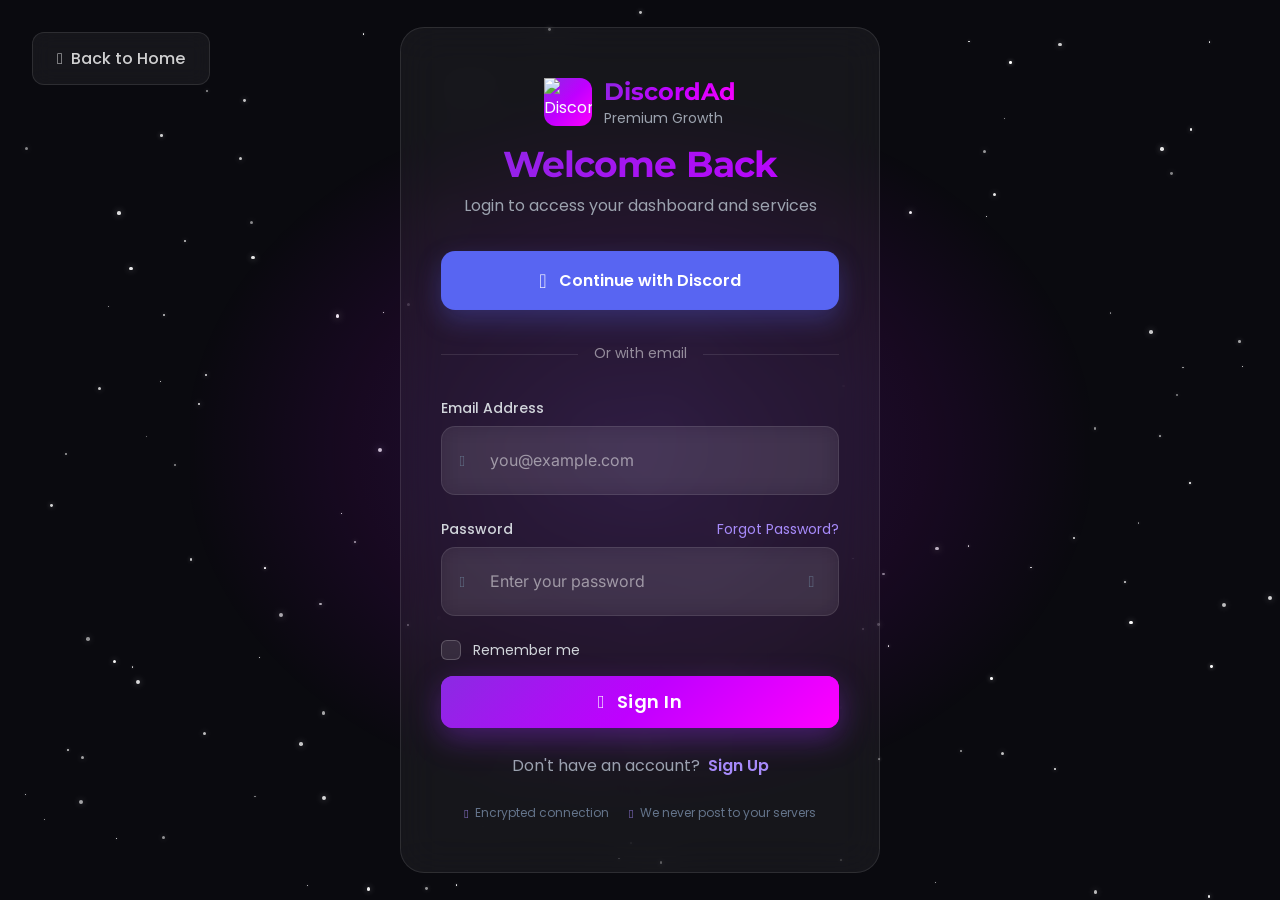
==== commit 9b595b0b: "Rename login.html to index.html" ====
--- a/login/index.html
+++ b/login/index.html
@@ -897,4 +897,4 @@
     </script>
 
 
-</body></html>+</body></html>
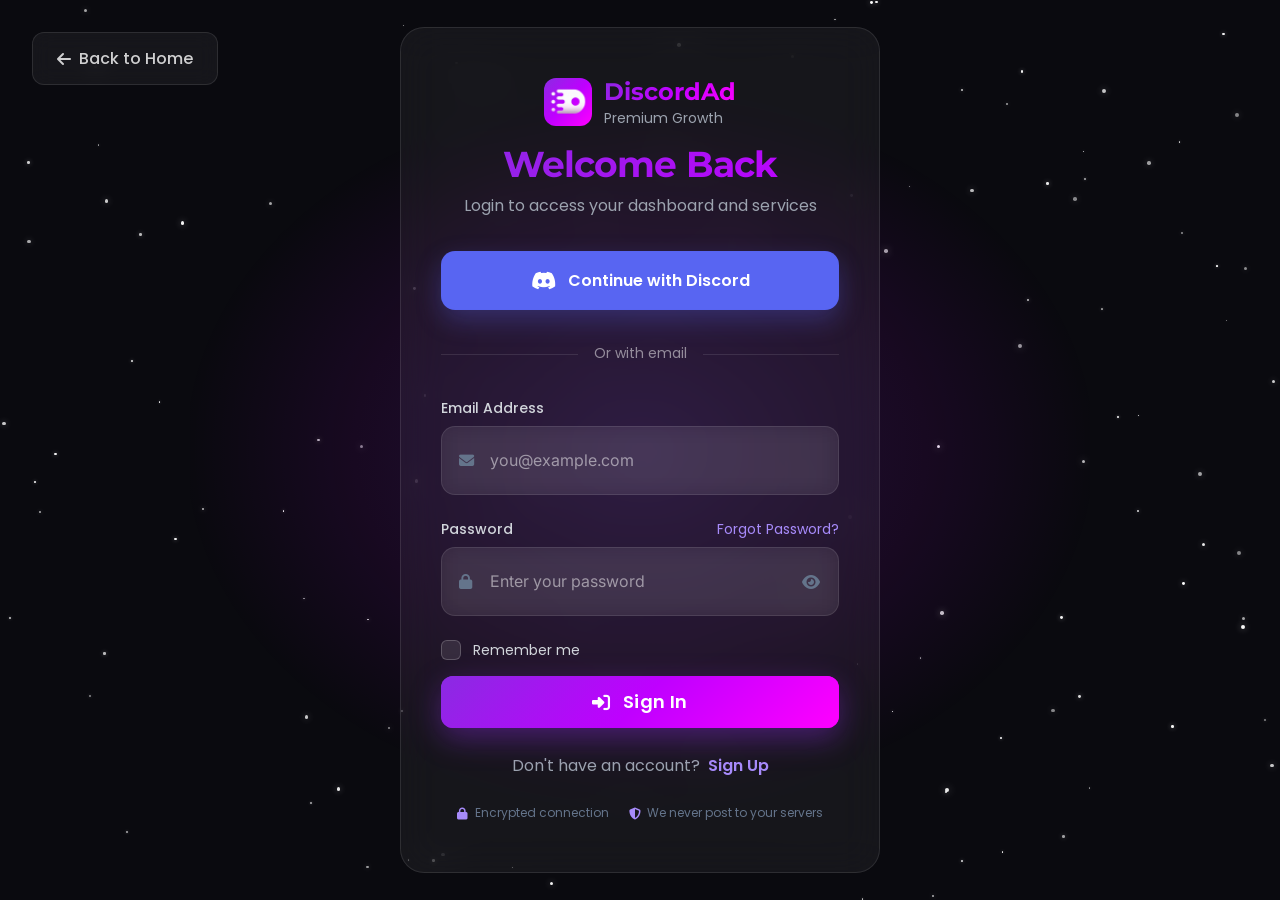
==== commit ff335bc6: "Update index.html" ====
--- a/login/index.html
+++ b/login/index.html
@@ -668,7 +668,7 @@
     <!-- Main Content -->
     <main class="min-h-screen flex items-center justify-center p-4">
         <!-- Back Button -->
-        <a href="/" class="back-btn">
+        <a href="/67" class="back-btn">
             <i class="fas fa-arrow-left"></i>
             <span>Back to Home</span>
         </a>
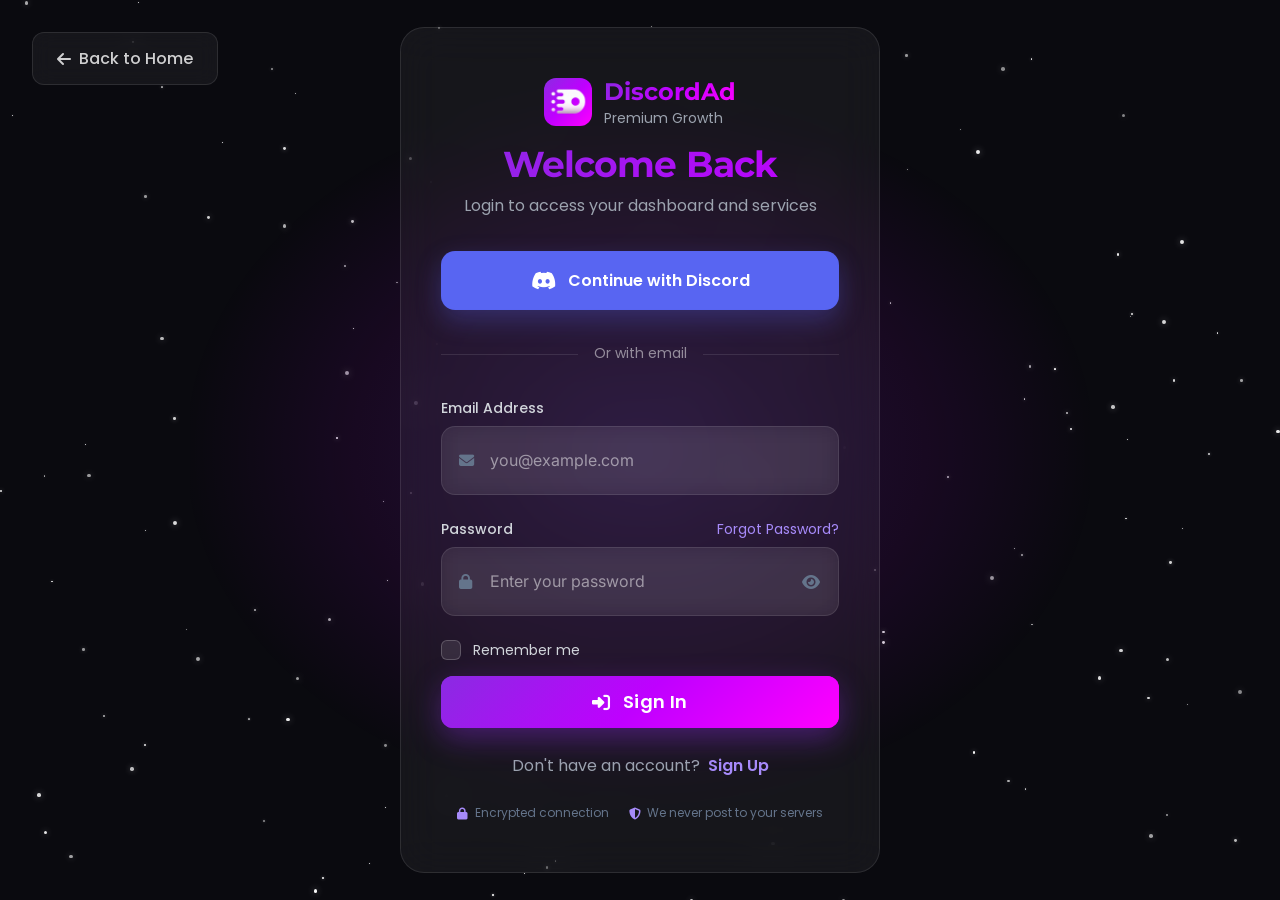
==== commit 0b11489d: "Update index.html" ====
--- a/login/index.html
+++ b/login/index.html
@@ -749,7 +749,7 @@
                 <!-- Sign Up Link -->
                 <p class="text-center text-gray-400 font-poppins">
                     Don't have an account?
-                    <a href="/signup" class="text-primary-400 hover:text-primary-300 font-semibold transition-colors ml-1">
+                    <a href="/67/signup" class="text-primary-400 hover:text-primary-300 font-semibold transition-colors ml-1">
                         Sign Up
                     </a>
                 </p>
